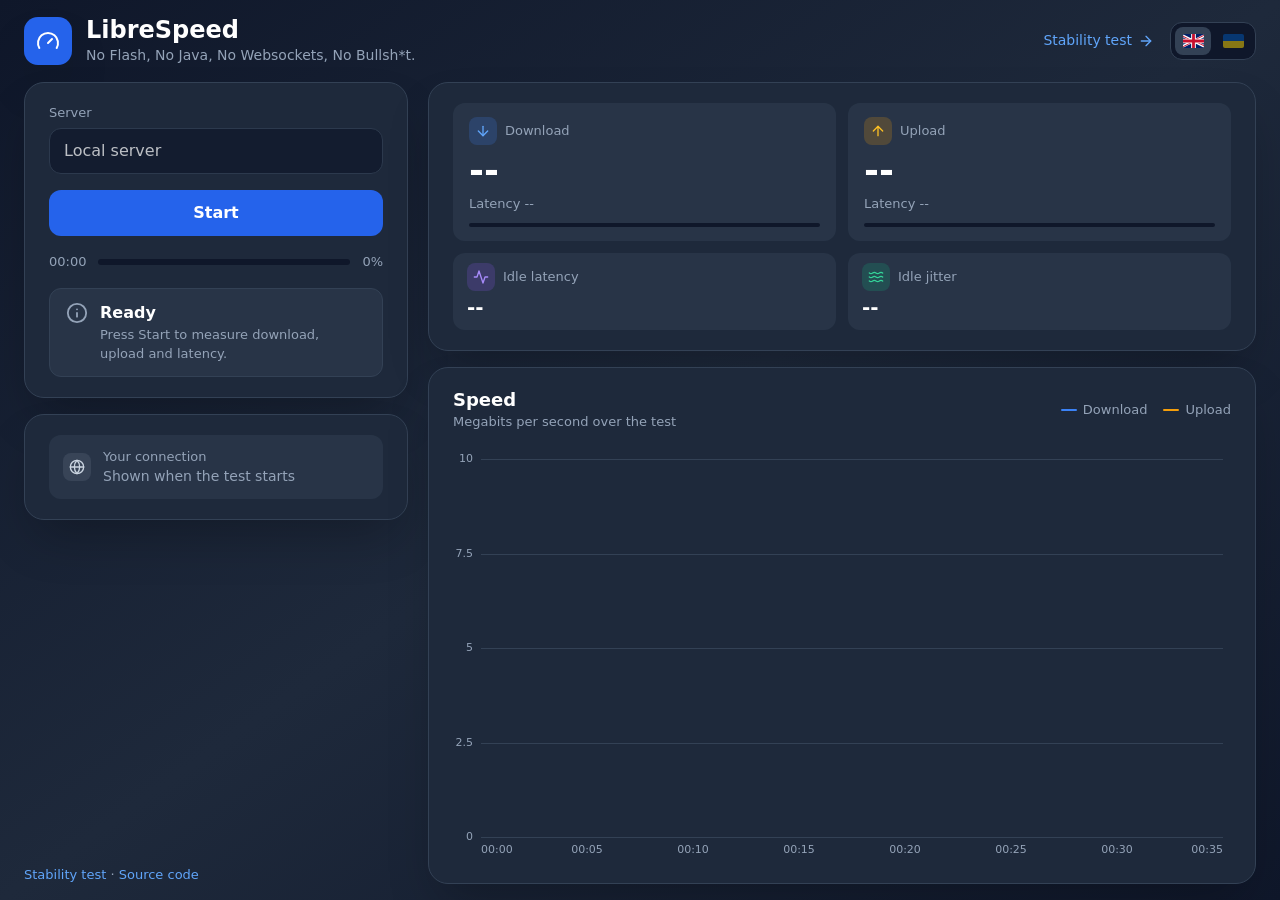
==== web/assets/index.html @ 9381b310 "chore(web): use a plain hyphen in low-high ranges The ranges and their tooltip on the speed test, st" ====
<!doctype html>
<html lang="en">
  <head>
    <meta charset="UTF-8" />
    <meta name="viewport" content="width=device-width, initial-scale=1" />
    <meta
      name="description"
      content="Free and Open Source Speedtest. Run it right now in your browser, or self-host on a PHP, Golang, Rust or Node server. License: LGPL."
    />
    <meta name="theme-color" content="#0f172a" />
    <link rel="icon" href="images/favicon.svg" />
    <title data-i18n="index.title">LibreSpeed - Free and Open Source Speedtest</title>
    <script type="text/javascript" src="speedtest.js"></script>
    <script type="text/javascript">
      // Set this to a different URL to load the server list from another location.
      var SPEEDTEST_SERVERS = "server-list.json";
    </script>
    <script type="text/javascript" src="javascript/i18n.js"></script>
    <script type="text/javascript" src="javascript/index.js"></script>
    <style>
      :root {
        color-scheme: dark;
        --bg-start: #0f172a;
        --bg-mid: #1e293b;
        --surface: #1e293b;
        --raised: rgba(51, 65, 85, 0.5);
        --raised-hover: #334155;
        --inset: #0f172a;
        --border: #334155;
        --text: #e2e8f0;
        --text-strong: #ffffff;
        --text-soft: #cbd5e1;
        --text-muted: #94a3b8;
        --accent: #2563eb;
        --accent-hover: #1d4ed8;
        --link: #60a5fa;
        --link-hover: #93c5fd;
        --stop: #e11d48;
        --stop-hover: #be123c;
        --ok: #34d399;
        --warn: #fbbf24;
        --bad: #fb7185;
        --download: #3b82f6;
        --upload: #f59e0b;
      }

      *,
      *::before,
      *::after {
        box-sizing: border-box;
        margin: 0;
        padding: 0;
      }

      body {
        font-family: ui-sans-serif, system-ui, sans-serif, "Apple Color Emoji", "Segoe UI Emoji", "Segoe UI Symbol",
          "Noto Color Emoji";
        min-height: 100vh;
        background: linear-gradient(to bottom right, var(--bg-start), var(--bg-mid), var(--bg-start)) fixed;
        color: var(--text);
        line-height: 1.5;
      }

      a {
        color: var(--link);
        text-decoration: none;
        transition: color 0.15s ease;
      }

      a:hover {
        color: var(--link-hover);
      }

      :focus-visible {
        outline: 2px solid var(--link);
        outline-offset: 2px;
      }

      [hidden] {
        display: none !important;
      }

      /* Layout: one column on small screens, a dashboard that fits the window on large ones */

      .page {
        max-width: 48rem;
        margin: 0 auto;
        padding: 1rem 1rem 1.5rem;
        display: flex;
        flex-direction: column;
        gap: 1rem;
      }

      /* the column wrappers only matter in the wide layout; here the cards are ordered directly */
      .col-side,
      .col-main {
        display: contents;
      }

      .topbar {
        order: 0;
      }
      .controls {
        order: 1;
      }
      .results {
        order: 2;
      }
      .chart-card {
        order: 3;
      }
      .connection {
        order: 4;
      }
      .footer {
        order: 5;
      }

      .topbar {
        display: flex;
        flex-wrap: wrap;
        align-items: center;
        justify-content: space-between;
        gap: 0.75rem 1rem;
      }

      .brand {
        display: flex;
        align-items: center;
        gap: 0.875rem;
        min-width: 0;
      }

      .icon-box {
        display: flex;
        align-items: center;
        justify-content: center;
        width: 3rem;
        height: 3rem;
        flex-shrink: 0;
        background-color: var(--accent);
        border-radius: 0.875rem;
        box-shadow: 0 25px 50px -12px rgba(0, 0, 0, 0.25);
      }

      .icon-box svg {
        width: 1.5rem;
        height: 1.5rem;
        color: #fff;
      }

      h1 {
        font-size: 1.5rem;
        font-weight: 700;
        color: var(--text-strong);
        line-height: 1.2;
      }

      .subtitle {
        font-size: 0.875rem;
        color: var(--text-muted);
      }

      .nav-link {
        display: inline-flex;
        align-items: center;
        gap: 0.375rem;
        font-size: 0.875rem;
        font-weight: 500;
        white-space: nowrap;
      }

      .nav-link svg {
        width: 1rem;
        height: 1rem;
      }

      .topbar-actions {
        display: flex;
        align-items: center;
        gap: 1rem;
      }

      .lang-switch {
        display: inline-flex;
        gap: 0.25rem;
        padding: 0.25rem;
        background-color: var(--inset);
        border: 1px solid var(--border);
        border-radius: 0.75rem;
      }

      .lang-switch button {
        display: flex;
        align-items: center;
        justify-content: center;
        width: 2.25rem;
        height: 1.75rem;
        border: 0;
        border-radius: 0.5rem;
        background: none;
        cursor: pointer;
        opacity: 0.5;
        transition:
          background-color 0.15s ease,
          opacity 0.15s ease;
      }

      .lang-switch button:hover {
        opacity: 0.85;
      }

      .lang-switch button[aria-pressed="true"] {
        background-color: var(--raised-hover);
        opacity: 1;
      }

      .lang-switch svg {
        display: block;
        width: 1.3125rem;
        height: 0.875rem;
        border-radius: 2px;
      }

      .card {
        background-color: var(--surface);
        border-radius: 1.25rem;
        box-shadow: 0 25px 50px -12px rgba(0, 0, 0, 0.25);
        padding: 1.25rem 1.5rem;
        border: 1px solid var(--border);
      }

      .card-head {
        display: flex;
        flex-wrap: wrap;
        align-items: center;
        justify-content: space-between;
        gap: 0.5rem 1.25rem;
        margin-bottom: 0.75rem;
      }

      .card-title {
        font-size: 1.125rem;
        font-weight: 600;
        color: var(--text-strong);
        line-height: 1.3;
      }

      .card-note {
        font-size: 0.8125rem;
        color: var(--text-muted);
      }

      /* Controls */

      .controls {
        display: flex;
        flex-direction: column;
        gap: 1rem;
      }

      .field label {
        display: block;
        font-size: 0.8125rem;
        font-weight: 500;
        color: var(--text-muted);
        margin-bottom: 0.375rem;
      }

      select {
        width: 100%;
        appearance: none;
        font: inherit;
        color: var(--text-strong);
        background: var(--inset)
          url("data:image/svg+xml,%3Csvg xmlns='http://www.w3.org/2000/svg' viewBox='0 0 24 24' fill='none' stroke='%2394a3b8' stroke-width='2' stroke-linecap='round' stroke-linejoin='round'%3E%3Cpath d='m6 9 6 6 6-6'/%3E%3C/svg%3E")
          no-repeat right 0.75rem center / 1rem;
        border: 1px solid var(--border);
        border-radius: 0.75rem;
        padding: 0.625rem 2.25rem 0.625rem 0.875rem;
        cursor: pointer;
        text-overflow: ellipsis;
        transition: border-color 0.15s ease;
      }

      select:hover:not(:disabled) {
        border-color: #475569;
      }

      select:disabled {
        color: var(--text-muted);
        cursor: not-allowed;
      }

      /* where supported, the open list is drawn in the page's style too; other browsers keep their own list */
      @supports (appearance: base-select) {
        select,
        ::picker(select) {
          appearance: base-select;
        }

        select {
          overflow: hidden;
        }

        /* the closed select shows a copy of the chosen option, cut with an ellipsis when it doesn't fit */
        select > button {
          all: unset;
          display: contents;
        }

        selectedcontent {
          min-width: 0;
          overflow: hidden;
          text-overflow: ellipsis;
          white-space: nowrap;
        }

        /* the chevron is the background image above */
        select::picker-icon {
          display: none;
        }

        select:open {
          border-color: #475569;
        }

        ::picker(select) {
          margin-top: 0.375rem;
          padding: 0.375rem;
          background-color: var(--surface);
          border: 1px solid var(--border);
          border-radius: 0.75rem;
          box-shadow: 0 10px 15px -3px rgba(0, 0, 0, 0.3);
          color: var(--text);
        }

        option {
          padding: 0.5rem 0.75rem;
          border-radius: 0.5rem;
          cursor: pointer;
          transition: background-color 0.15s ease;
        }

        option:hover,
        option:focus-visible {
          background-color: var(--raised-hover);
          color: var(--text-strong);
          outline: none;
        }

        option:checked {
          color: var(--text-strong);
          font-weight: 600;
        }

        option::checkmark {
          color: var(--link);
        }
      }

      /* a single server is shown, not chosen */
      select.single:disabled {
        color: var(--text-strong);
        background-image: none;
        padding-right: 0.875rem;
        cursor: default;
      }

      .sponsor {
        font-size: 0.8125rem;
        color: var(--text-muted);
        margin-top: 0.375rem;
      }

      .actions {
        display: flex;
        gap: 0.75rem;
      }

      .btn {
        display: inline-flex;
        align-items: center;
        justify-content: center;
        gap: 0.5rem;
        font: inherit;
        font-weight: 600;
        border-radius: 0.75rem;
        border: 1px solid transparent;
        padding: 0.625rem 1.25rem;
        cursor: pointer;
        white-space: nowrap;
        transition:
          background-color 0.15s ease,
          border-color 0.15s ease,
          opacity 0.15s ease;
      }

      .btn svg {
        width: 1.125rem;
        height: 1.125rem;
      }

      .btn:disabled {
        opacity: 0.5;
        cursor: not-allowed;
      }

      .btn-primary {
        flex: 1;
        background-color: var(--accent);
        color: #fff;
      }

      .btn-primary:hover:not(:disabled) {
        background-color: var(--accent-hover);
      }

      .btn-primary.running {
        background-color: var(--stop);
      }

      .btn-primary.running:hover {
        background-color: var(--stop-hover);
      }

      .btn-secondary {
        background-color: var(--raised);
        border-color: var(--border);
        color: var(--text);
      }

      .btn-secondary:hover:not(:disabled) {
        background-color: var(--raised-hover);
      }

      .btn-link {
        font: inherit;
        color: var(--link);
        background: none;
        border: 0;
        cursor: pointer;
        padding: 0;
      }

      .btn-link:hover {
        color: var(--link-hover);
      }

      .progress {
        display: flex;
        align-items: center;
        gap: 0.75rem;
        font-size: 0.8125rem;
        color: var(--text-muted);
        font-variant-numeric: tabular-nums;
      }

      .progress-track {
        flex: 1;
        height: 0.375rem;
        background-color: var(--inset);
        border-radius: 9999px;
        overflow: hidden;
      }

      .progress-bar {
        height: 100%;
        width: 0;
        background-color: var(--download);
        border-radius: 9999px;
        transition: width 0.2s linear;
      }

      /* Status */

      .verdict {
        display: flex;
        align-items: flex-start;
        gap: 0.75rem;
        padding: 0.75rem 1rem;
        border-radius: 0.75rem;
        border: 1px solid;
      }

      .verdict svg {
        display: none;
        width: 1.375rem;
        height: 1.375rem;
        flex-shrink: 0;
        margin-top: 0.0625rem;
      }

      .verdict-title {
        font-weight: 600;
      }

      .verdict-text {
        font-size: 0.8125rem;
        color: var(--text-soft);
      }

      .verdict.idle {
        background-color: var(--raised);
        border-color: var(--border);
      }

      .verdict.idle .verdict-title {
        color: var(--text-strong);
      }

      .verdict.idle .verdict-text {
        color: var(--text-muted);
      }

      .verdict.idle .icon-idle {
        display: block;
        color: var(--text-muted);
      }

      .verdict.ok {
        background-color: rgba(16, 185, 129, 0.1);
        border-color: rgba(16, 185, 129, 0.4);
      }

      .verdict.ok .verdict-title,
      .verdict.ok .icon-ok {
        display: block;
        color: var(--ok);
      }

      .verdict.bad {
        background-color: rgba(244, 63, 94, 0.1);
        border-color: rgba(244, 63, 94, 0.4);
      }

      .verdict.bad .verdict-title,
      .verdict.bad .icon-bad {
        display: block;
        color: var(--bad);
      }

      /* Connection info, rows like the IP page */

      .info-row {
        display: flex;
        align-items: center;
        gap: 0.75rem;
        background-color: var(--raised);
        border-radius: 0.75rem;
        padding: 0.75rem 0.875rem;
      }

      .info-label {
        font-size: 0.8125rem;
        font-weight: 500;
        color: var(--text-muted);
      }

      .info-value {
        color: var(--text-strong);
        font-weight: 500;
        overflow-wrap: anywhere;
      }

      .info-value.empty {
        color: var(--text-muted);
        font-weight: 400;
        font-size: 0.875rem;
      }

      .privacy-note {
        font-size: 0.8125rem;
        color: var(--text-muted);
        margin-top: 0.75rem;
      }

      /* Stats */

      .stats {
        display: grid;
        grid-template-columns: repeat(2, minmax(0, 1fr));
        gap: 0.75rem;
      }

      .stat {
        background-color: var(--raised);
        border-radius: 0.75rem;
        padding: 0.625rem 0.875rem;
        transition: background-color 0.15s ease;
        min-width: 0;
      }

      .stat.main {
        padding: 0.875rem 1rem;
      }

      .stat:hover {
        background-color: var(--raised-hover);
      }

      .stat-head {
        display: flex;
        align-items: center;
        gap: 0.5rem;
        margin-bottom: 0.25rem;
      }

      .stat-icon {
        width: 1.75rem;
        height: 1.75rem;
        border-radius: 0.5rem;
        display: flex;
        align-items: center;
        justify-content: center;
        flex-shrink: 0;
      }

      .stat-icon svg {
        width: 1rem;
        height: 1rem;
      }

      .stat-icon.blue {
        background-color: rgba(59, 130, 246, 0.2);
        color: #60a5fa;
      }

      .stat-icon.amber {
        background-color: rgba(245, 158, 11, 0.2);
        color: #fbbf24;
      }

      .stat-icon.purple {
        background-color: rgba(139, 92, 246, 0.2);
        color: #a78bfa;
      }

      .stat-icon.green {
        background-color: rgba(16, 185, 129, 0.2);
        color: #34d399;
      }

      .stat-icon.slate {
        background-color: rgba(148, 163, 184, 0.15);
        color: var(--text-soft);
      }

      .stat-label {
        font-size: 0.8125rem;
        font-weight: 500;
        color: var(--text-muted);
        line-height: 1.25;
        overflow-wrap: anywhere;
      }

      .stat-value {
        font-size: 1.25rem;
        font-weight: 600;
        color: var(--text-strong);
        line-height: 1.25;
        font-variant-numeric: tabular-nums;
        white-space: nowrap;
      }

      .stat.main .stat-value {
        font-size: 2.25rem;
        font-weight: 700;
        line-height: 1.2;
      }

      .stat-value.empty .stat-unit {
        visibility: hidden;
      }

      .stat-unit {
        font-size: 0.8125rem;
        font-weight: 500;
        color: var(--text-muted);
        margin-left: 0.25rem;
      }

      /* latency while the download or upload runs */
      .stat-sub {
        margin-top: 0.125rem;
        font-size: 0.8125rem;
        color: var(--text-muted);
        font-variant-numeric: tabular-nums;
        overflow-wrap: anywhere;
      }

      .stat-sub-value {
        color: var(--text-soft);
      }

      .phase {
        height: 0.25rem;
        margin-top: 0.625rem;
        background-color: var(--inset);
        border-radius: 9999px;
        overflow: hidden;
      }

      .phase > div {
        height: 100%;
        width: 0;
        border-radius: 9999px;
        transition: width 0.2s linear;
      }

      .phase.download > div {
        background-color: var(--download);
      }

      .phase.upload > div {
        background-color: var(--upload);
      }

      /* Chart */

      .key {
        display: flex;
        flex-wrap: wrap;
        gap: 0.375rem 1rem;
        font-size: 0.8125rem;
        color: var(--text-muted);
        list-style: none;
      }

      .key li {
        display: inline-flex;
        align-items: center;
        gap: 0.375rem;
      }

      .swatch {
        display: inline-block;
        width: 1rem;
        height: 2px;
        border-radius: 1px;
        flex-shrink: 0;
      }

      .swatch.download {
        background-color: var(--download);
      }

      .swatch.upload {
        background-color: var(--upload);
      }

      .chart {
        position: relative;
      }

      #speedChart {
        display: block;
        width: 100%;
        height: 260px;
        touch-action: pan-y;
      }

      .tooltip {
        position: absolute;
        pointer-events: none;
        background-color: var(--inset);
        border: 1px solid var(--border);
        border-radius: 0.5rem;
        padding: 0.375rem 0.625rem;
        font-size: 0.8125rem;
        color: var(--text-muted);
        white-space: nowrap;
        transform: translate(-50%, calc(-100% - 12px));
        box-shadow: 0 10px 15px -3px rgba(0, 0, 0, 0.3);
        font-variant-numeric: tabular-nums;
      }

      .tooltip strong {
        color: var(--text-strong);
        font-weight: 600;
        margin-left: 0.375rem;
      }

      .footer {
        text-align: center;
        font-size: 0.8125rem;
        color: var(--text-muted);
      }

      /* Dialogs */

      dialog {
        margin: auto;
        width: min(40rem, calc(100vw - 2rem));
        max-height: calc(100vh - 2rem);
        background-color: var(--surface);
        color: var(--text);
        border: 1px solid var(--border);
        border-radius: 1.25rem;
        padding: 1.25rem 1.5rem 1.5rem;
        box-shadow: 0 25px 50px -12px rgba(0, 0, 0, 0.5);
        scrollbar-color: #475569 transparent;
      }

      dialog::backdrop {
        background-color: rgba(2, 6, 23, 0.7);
      }

      .dialog-head {
        display: flex;
        align-items: center;
        justify-content: space-between;
        gap: 1rem;
        margin-bottom: 1rem;
      }

      .icon-btn {
        display: flex;
        align-items: center;
        justify-content: center;
        width: 2.25rem;
        height: 2.25rem;
        flex-shrink: 0;
        color: var(--text-muted);
        background: none;
        border: 0;
        border-radius: 0.5rem;
        cursor: pointer;
        transition:
          background-color 0.15s ease,
          color 0.15s ease;
      }

      .icon-btn:hover {
        background-color: var(--raised-hover);
        color: var(--text-strong);
      }

      .icon-btn svg {
        width: 1.25rem;
        height: 1.25rem;
      }

      #results {
        display: block;
        max-width: 100%;
        margin: 0 auto 1rem;
        border-radius: 0.75rem;
      }

      .share-row {
        display: flex;
        gap: 0.75rem;
      }

      .share-row .btn {
        flex: 0 0 auto;
      }

      .share-row input {
        flex: 1;
        min-width: 0;
        font: inherit;
        font-size: 0.875rem;
        color: var(--text-soft);
        background-color: var(--inset);
        border: 1px solid var(--border);
        border-radius: 0.75rem;
        padding: 0.625rem 0.875rem;
      }

      .policy h3 {
        font-size: 1rem;
        font-weight: 600;
        color: var(--text-strong);
        margin: 1.25rem 0 0.375rem;
      }

      .policy p,
      .policy li {
        font-size: 0.875rem;
        color: var(--text-soft);
      }

      .policy p + p {
        margin-top: 0.5rem;
      }

      .policy ul {
        margin: 0.375rem 0 0.5rem 1.25rem;
      }

      @keyframes fade-in {
        from {
          opacity: 0;
          transform: translateY(10px);
        }
        to {
          opacity: 1;
          transform: translateY(0);
        }
      }

      .animate-fade-in {
        animation: fade-in 0.5s ease-out;
      }

      @media (prefers-reduced-motion: reduce) {
        .animate-fade-in {
          animation: none;
        }
        .progress-bar,
        .phase > div {
          transition: none;
        }
      }

      /* Wide screens: controls on the left, results and a chart filling the rest of the window on the right */
      @media screen and (min-width: 960px) {
        .page {
          max-width: 80rem;
          min-height: 100vh;
          min-height: 100dvh;
          padding: 1rem 1.5rem;
          display: grid;
          grid-template-columns: 24rem minmax(0, 1fr);
          grid-template-rows: auto 1fr;
          gap: 1rem 1.25rem;
        }
        .topbar {
          grid-column: 1 / -1;
        }
        .col-side,
        .col-main {
          display: flex;
          flex-direction: column;
          gap: 1rem;
          min-width: 0;
        }
        .footer {
          margin-top: auto;
          text-align: left;
        }
        .chart-card {
          flex: 1;
          display: flex;
          flex-direction: column;
          min-height: 16rem;
        }
        .chart {
          flex: 1;
          min-height: 10rem;
        }
        #speedChart {
          position: absolute;
          inset: 0;
          height: 100%;
        }
      }

      @media screen and (max-width: 640px) {
        .card {
          padding: 1rem 1.125rem;
        }
        dialog {
          padding: 1rem 1.125rem 1.25rem;
        }
        .stats {
          gap: 0.625rem;
        }
        .stat.main {
          padding: 0.75rem;
        }
        .stat.main .stat-value {
          font-size: 1.625rem;
        }
        #speedChart {
          height: 200px;
        }
      }

      /* narrow phones: the main stats become rows, like the info rows on the IP page */
      @media screen and (max-width: 400px) {
        .page {
          padding-left: 0.75rem;
          padding-right: 0.75rem;
        }
        .topbar-actions {
          order: -1;
          flex-basis: 100%;
          justify-content: space-between;
        }
        .icon-box {
          width: 2.5rem;
          height: 2.5rem;
          border-radius: 0.75rem;
        }
        .icon-box svg {
          width: 1.25rem;
          height: 1.25rem;
        }
        h1 {
          font-size: 1.25rem;
        }
        .card {
          padding: 1rem;
        }
        .stat.main {
          grid-column: 1 / -1;
          display: grid;
          grid-template-columns: auto 1fr;
          align-items: center;
          gap: 0 0.75rem;
        }
        .stat.main .stat-head {
          margin-bottom: 0;
          gap: 0.75rem;
        }
        .stat.main .stat-value {
          font-size: 1.5rem;
          text-align: right;
        }
        .stat.main .stat-sub {
          grid-column: 1 / -1;
          text-align: right;
        }
        .stat.main .phase {
          grid-column: 1 / -1;
        }
        .share-row {
          flex-direction: column;
        }
      }
    </style>
  </head>
  <body>
    <div class="page">
      <header class="topbar">
        <div class="brand">
          <div class="icon-box" aria-hidden="true">
            <svg xmlns="http://www.w3.org/2000/svg" viewBox="0 0 24 24" fill="none" stroke="currentColor" stroke-width="2" stroke-linecap="round" stroke-linejoin="round">
              <path d="m12 14 4-4"></path>
              <path d="M3.34 19a10 10 0 1 1 17.32 0"></path>
            </svg>
          </div>
          <div>
            <h1>LibreSpeed</h1>
            <p class="subtitle" data-i18n="index.tagline">No Flash, No Java, No Websockets, No Bullsh*t.</p>
          </div>
        </div>
        <div class="topbar-actions">
        <a class="nav-link" href="stability.html">
          <span data-i18n="nav.stability">Stability test</span>
          <svg xmlns="http://www.w3.org/2000/svg" viewBox="0 0 24 24" fill="none" stroke="currentColor" stroke-width="2" stroke-linecap="round" stroke-linejoin="round" aria-hidden="true">
            <path d="M5 12h14"></path>
            <path d="m12 5 7 7-7 7"></path>
          </svg>
        </a>
          <div class="lang-switch" role="group" aria-label="Language" data-i18n-attr="aria-label:lang.label">
            <button type="button" data-lang="en" lang="en" aria-pressed="true" aria-label="English" title="English">
              <svg xmlns="http://www.w3.org/2000/svg" viewBox="0 0 60 30" preserveAspectRatio="xMidYMid slice" aria-hidden="true">
                <clipPath id="flag-gb-clip"><path d="M30,15 h30 v15 z v15 h-30 z h-30 v-15 z v-15 h30 z"></path></clipPath>
                <path d="M0,0 v30 h60 v-30 z" fill="#012169"></path>
                <path d="M0,0 L60,30 M60,0 L0,30" stroke="#fff" stroke-width="6"></path>
                <path d="M0,0 L60,30 M60,0 L0,30" clip-path="url(#flag-gb-clip)" stroke="#C8102E" stroke-width="4"></path>
                <path d="M30,0 v30 M0,15 h60" stroke="#fff" stroke-width="10"></path>
                <path d="M30,0 v30 M0,15 h60" stroke="#C8102E" stroke-width="6"></path>
              </svg>
            </button>
            <button type="button" data-lang="uk" lang="uk" aria-pressed="false" aria-label="Українська" title="Українська">
              <svg xmlns="http://www.w3.org/2000/svg" viewBox="0 0 3 2" aria-hidden="true">
                <rect width="3" height="1" fill="#0057B7"></rect>
                <rect y="1" width="3" height="1" fill="#FFD700"></rect>
              </svg>
            </button>
          </div>
        </div>
      </header>

      <div class="col-side">
        <section class="card controls animate-fade-in" aria-label="Test settings" data-i18n-attr="aria-label:aria.testSettings">
          <div class="field">
            <label for="server" data-i18n="field.server">Server</label>
            <select id="server" disabled>
              <button><selectedcontent></selectedcontent></button>
              <option value="" data-i18n="server.findingBest">Finding the best server…</option>
            </select>
            <p class="sponsor" id="sponsor" hidden></p>
          </div>

          <div class="actions">
            <button type="button" id="start-button" class="btn btn-primary" disabled>Loading…</button>
            <button type="button" id="share-results" class="btn btn-secondary" hidden>
              <svg xmlns="http://www.w3.org/2000/svg" viewBox="0 0 24 24" fill="none" stroke="currentColor" stroke-width="2" stroke-linecap="round" stroke-linejoin="round" aria-hidden="true">
                <circle cx="18" cy="5" r="3"></circle>
                <circle cx="6" cy="12" r="3"></circle>
                <circle cx="18" cy="19" r="3"></circle>
                <line x1="8.59" x2="15.42" y1="13.51" y2="17.49"></line>
                <line x1="15.41" x2="8.59" y1="6.51" y2="10.49"></line>
              </svg>
              <span data-i18n="index.share">Share</span>
            </button>
          </div>

          <div class="progress">
            <span id="elapsed">00:00</span>
            <div class="progress-track" role="progressbar" aria-label="Test progress" data-i18n-attr="aria-label:aria.progress" aria-valuemin="0" aria-valuemax="100" aria-valuenow="0" id="progress-track">
              <div class="progress-bar" id="progress-bar"></div>
            </div>
            <span id="progress-percent">0%</span>
          </div>

          <div class="verdict idle" id="status" role="status">
            <svg class="icon-idle" xmlns="http://www.w3.org/2000/svg" viewBox="0 0 24 24" fill="none" stroke="currentColor" stroke-width="2" stroke-linecap="round" stroke-linejoin="round" aria-hidden="true">
              <circle cx="12" cy="12" r="10"></circle>
              <path d="M12 16v-4"></path>
              <path d="M12 8h.01"></path>
            </svg>
            <svg class="icon-ok" xmlns="http://www.w3.org/2000/svg" viewBox="0 0 24 24" fill="none" stroke="currentColor" stroke-width="2" stroke-linecap="round" stroke-linejoin="round" aria-hidden="true">
              <circle cx="12" cy="12" r="10"></circle>
              <path d="m9 12 2 2 4-4"></path>
            </svg>
            <svg class="icon-bad" xmlns="http://www.w3.org/2000/svg" viewBox="0 0 24 24" fill="none" stroke="currentColor" stroke-width="2" stroke-linecap="round" stroke-linejoin="round" aria-hidden="true">
              <circle cx="12" cy="12" r="10"></circle>
              <path d="m15 9-6 6"></path>
              <path d="m9 9 6 6"></path>
            </svg>
            <div>
              <p class="verdict-title" id="status-title">Loading</p>
              <p class="verdict-text" id="status-text">Finding the best server…</p>
            </div>
          </div>
        </section>

        <section class="card connection animate-fade-in" aria-label="Your connection" data-i18n-attr="aria-label:index.connection">
          <div class="info-row">
            <div class="stat-icon slate" aria-hidden="true">
              <svg xmlns="http://www.w3.org/2000/svg" viewBox="0 0 24 24" fill="none" stroke="currentColor" stroke-width="2" stroke-linecap="round" stroke-linejoin="round">
                <circle cx="12" cy="12" r="10"></circle>
                <path d="M12 2a14.5 14.5 0 0 0 0 20 14.5 14.5 0 0 0 0-20"></path>
                <path d="M2 12h20"></path>
              </svg>
            </div>
            <div>
              <p class="info-label" data-i18n="index.connection">Your connection</p>
              <p class="info-value empty" id="client-ip">Shown when the test starts</p>
            </div>
          </div>
          <p class="privacy-note" id="privacy-warning" hidden>
            <span data-i18n="index.privacyNote">Results are recorded when the test finishes. By starting the test you agree to the</span>
            <button type="button" class="btn-link" id="choose-privacy" data-i18n="index.privacyLink">privacy policy</button>.
          </p>
        </section>

        <footer class="footer">
          <p><a href="stability.html" data-i18n="nav.stability">Stability test</a> · <a href="https://github.com/sprytnyk/speedtest-go" data-i18n="footer.source">Source code</a></p>
        </footer>
      </div>

      <div class="col-main">
        <section class="card results animate-fade-in" aria-label="Results" data-i18n-attr="aria-label:aria.results">
          <div class="stats">
            <div class="stat main">
              <div class="stat-head">
                <div class="stat-icon blue" aria-hidden="true">
                  <svg xmlns="http://www.w3.org/2000/svg" viewBox="0 0 24 24" fill="none" stroke="currentColor" stroke-width="2" stroke-linecap="round" stroke-linejoin="round">
                    <path d="M12 5v14"></path>
                    <path d="m19 12-7 7-7-7"></path>
                  </svg>
                </div>
                <p class="stat-label" data-i18n="index.download">Download</p>
              </div>
              <p class="stat-value"><span id="download-speed">--</span><span class="stat-unit" data-i18n="unit.mbps">Mbps</span></p>
              <p class="stat-sub"><span data-i18n="index.loaded">Latency</span><span id="download-latency"> --</span></p>
              <div class="phase download" aria-hidden="true"><div id="download-progress"></div></div>
            </div>
            <div class="stat main">
              <div class="stat-head">
                <div class="stat-icon amber" aria-hidden="true">
                  <svg xmlns="http://www.w3.org/2000/svg" viewBox="0 0 24 24" fill="none" stroke="currentColor" stroke-width="2" stroke-linecap="round" stroke-linejoin="round">
                    <path d="m5 12 7-7 7 7"></path>
                    <path d="M12 19V5"></path>
                  </svg>
                </div>
                <p class="stat-label" data-i18n="index.upload">Upload</p>
              </div>
              <p class="stat-value"><span id="upload-speed">--</span><span class="stat-unit" data-i18n="unit.mbps">Mbps</span></p>
              <p class="stat-sub"><span data-i18n="index.loaded">Latency</span><span id="upload-latency"> --</span></p>
              <div class="phase upload" aria-hidden="true"><div id="upload-progress"></div></div>
            </div>
            <div class="stat">
              <div class="stat-head">
                <div class="stat-icon purple" aria-hidden="true">
                  <svg xmlns="http://www.w3.org/2000/svg" viewBox="0 0 24 24" fill="none" stroke="currentColor" stroke-width="2" stroke-linecap="round" stroke-linejoin="round">
                    <polyline points="22 12 18 12 15 21 9 3 6 12 2 12"></polyline>
                  </svg>
                </div>
                <p class="stat-label" data-i18n="index.idleLatency">Idle latency</p>
              </div>
              <p class="stat-value"><span id="ping">--</span><span class="stat-unit" data-i18n="unit.ms">ms</span></p>
              <p class="stat-sub" id="ping-range" title="Low-high" data-i18n-attr="title:stab.range" hidden></p>
            </div>
            <div class="stat">
              <div class="stat-head">
                <div class="stat-icon green" aria-hidden="true">
                  <svg xmlns="http://www.w3.org/2000/svg" viewBox="0 0 24 24" fill="none" stroke="currentColor" stroke-width="2" stroke-linecap="round" stroke-linejoin="round">
                    <path d="M2 6c.6.5 1.2 1 2.5 1C7 7 7 5 9.5 5c2.6 0 2.4 2 5 2 2.5 0 2.5-2 5-2 1.3 0 1.9.5 2.5 1"></path>
                    <path d="M2 12c.6.5 1.2 1 2.5 1 2.5 0 2.5-2 5-2 2.6 0 2.4 2 5 2 2.5 0 2.5-2 5-2 1.3 0 1.9.5 2.5 1"></path>
                    <path d="M2 18c.6.5 1.2 1 2.5 1 2.5 0 2.5-2 5-2 2.6 0 2.4 2 5 2 2.5 0 2.5-2 5-2 1.3 0 1.9.5 2.5 1"></path>
                  </svg>
                </div>
                <p class="stat-label" data-i18n="index.idleJitter">Idle jitter</p>
              </div>
              <p class="stat-value"><span id="jitter">--</span><span class="stat-unit" data-i18n="unit.ms">ms</span></p>
              <p class="stat-sub" id="jitter-range" title="Low-high" data-i18n-attr="title:stab.range" hidden></p>
            </div>
          </div>
        </section>

        <section class="card chart-card animate-fade-in" aria-label="Speed chart" data-i18n-attr="aria-label:index.aria.chart">
          <div class="card-head">
            <div>
              <h2 class="card-title" data-i18n="index.chart.title">Speed</h2>
              <p class="card-note" data-i18n="index.chart.note">Megabits per second over the test</p>
            </div>
            <ul class="key">
              <li><span class="swatch download"></span><span data-i18n="index.download">Download</span></li>
              <li><span class="swatch upload"></span><span data-i18n="index.upload">Upload</span></li>
            </ul>
          </div>
          <div class="chart">
            <canvas id="speedChart" role="img" aria-label="Download and upload speed over the test" data-i18n-attr="aria-label:index.chart.aria"></canvas>
            <div class="tooltip" id="chart-tooltip" hidden><span id="tooltip-label"></span><strong id="tooltip-value"></strong></div>
          </div>
        </section>
      </div>
    </div>

    <dialog id="share" aria-labelledby="share-title">
      <div class="dialog-head">
        <h2 class="card-title" id="share-title" data-i18n="index.share.title">Share results</h2>
        <button type="button" class="icon-btn close-dialog" aria-label="Close" data-i18n-attr="aria-label:btn.close;title:btn.close">
          <svg xmlns="http://www.w3.org/2000/svg" viewBox="0 0 24 24" fill="none" stroke="currentColor" stroke-width="2" stroke-linecap="round" stroke-linejoin="round" aria-hidden="true">
            <path d="M18 6 6 18"></path>
            <path d="m6 6 12 12"></path>
          </svg>
        </button>
      </div>
      <img id="results" src="" alt="Test results in graphical form" data-i18n-attr="alt:index.share.alt" />
      <div class="share-row">
        <input type="text" id="share-url" readonly aria-label="Link to the results image" data-i18n-attr="aria-label:index.share.url" />
        <button type="button" class="btn btn-primary" id="copy-link" data-i18n="index.share.copy">Copy link</button>
      </div>
    </dialog>

    <dialog id="privacy" aria-labelledby="privacy-title">
      <div class="dialog-head">
        <h2 class="card-title" id="privacy-title" data-i18n="privacy.title">Privacy Policy</h2>
        <button type="button" class="icon-btn close-dialog" aria-label="Close" data-i18n-attr="aria-label:btn.close;title:btn.close">
          <svg xmlns="http://www.w3.org/2000/svg" viewBox="0 0 24 24" fill="none" stroke="currentColor" stroke-width="2" stroke-linecap="round" stroke-linejoin="round" aria-hidden="true">
            <path d="M18 6 6 18"></path>
            <path d="m6 6 12 12"></path>
          </svg>
        </button>
      </div>
      <section class="policy">
        <p data-i18n="privacy.intro">This HTML5 speed test server is configured with telemetry enabled.</p>

        <h3 data-i18n="privacy.collect">What data we collect</h3>
        <p data-i18n="privacy.collectIntro">At the end of the test, the following data is collected and stored:</p>
        <ul>
          <li data-i18n="privacy.item.id">Test ID</li>
          <li data-i18n="privacy.item.time">Time of testing</li>
          <li data-i18n="privacy.item.results">Test results (download and upload speed, ping and jitter)</li>
          <li data-i18n="privacy.item.ip">IP address</li>
          <li data-i18n="privacy.item.isp">ISP information</li>
          <li data-i18n="privacy.item.location">Approximate location (inferred from IP address, not GPS)</li>
          <li data-i18n="privacy.item.agent">User agent and browser locale</li>
          <li data-i18n="privacy.item.log">Test log (contains no personal information)</li>
        </ul>

        <h3 data-i18n="privacy.use">How we use the data</h3>
        <p data-i18n="privacy.useIntro">Data collected through this service is used to:</p>
        <ul>
          <li data-i18n="privacy.use.share">Allow sharing of test results (sharable image for forums, etc.)</li>
          <li data-i18n="privacy.use.improve">To improve the service offered to you (for instance, to detect problems on our side)</li>
        </ul>
        <p data-i18n="privacy.thirdParties">No personal information is disclosed to third parties.</p>

        <h3 data-i18n="privacy.consent">Your consent</h3>
        <p data-i18n="privacy.consentText">By starting the test, you consent to the terms of this privacy policy.</p>

        <h3 data-i18n="privacy.removal">Data removal</h3>
        <p data-i18n="privacy.removalText">
          If you want to have your information deleted, you need to provide either the ID of the test or your IP address.
          This is the only way to identify your data, without this information we won't be able to comply with your request.
        </p>
        <p>
          <span data-i18n="privacy.contact">Contact this email address for all deletion requests:</span>
          <a href="mailto:krlsv@pm.me">krlsv@pm.me</a>.
        </p>
      </section>
    </dialog>
  </body>
</html>
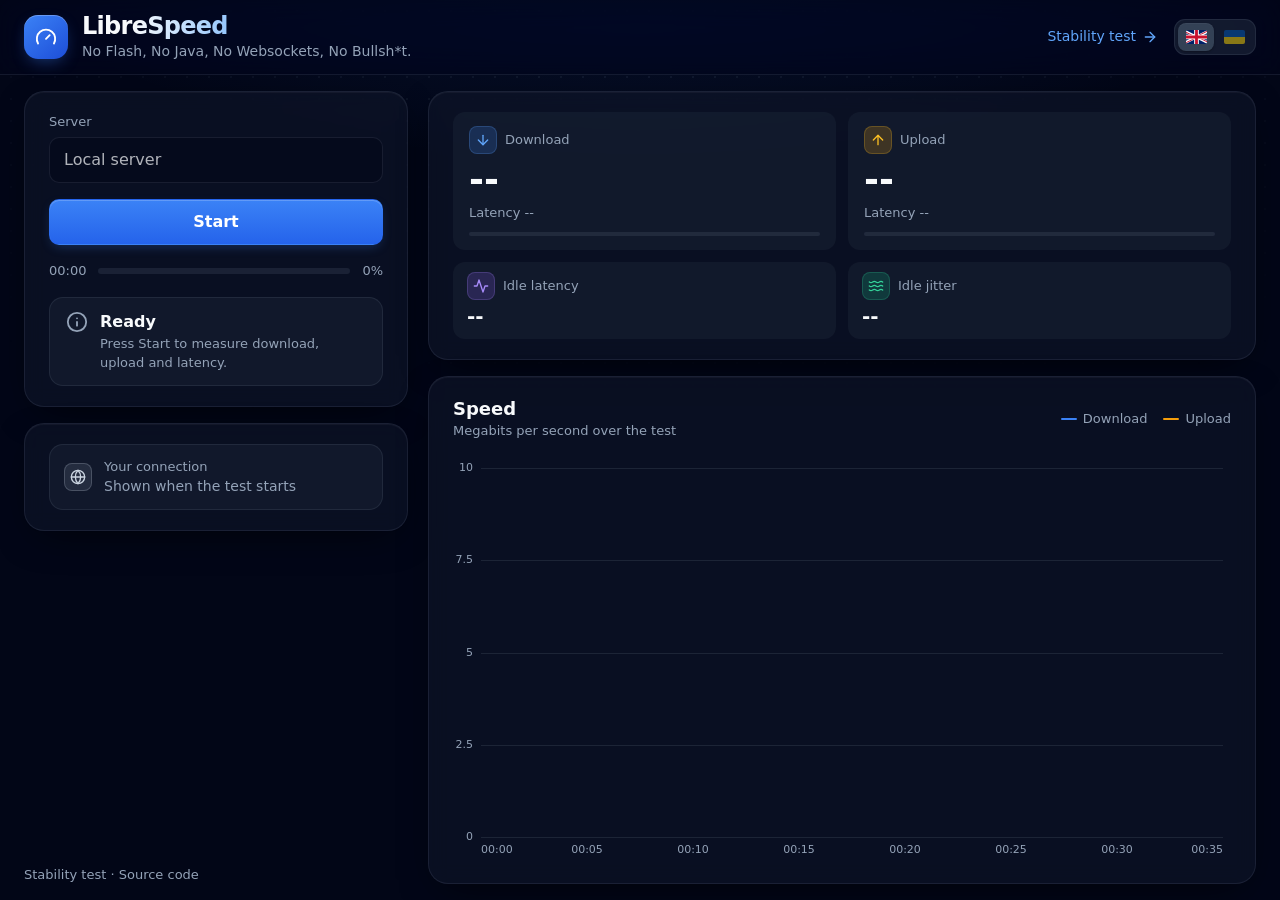
==== commit f36b8d90: "feat(ui): give the pages the modern look of Loka and the blog theme Bring the speed test, stability " ====
--- a/web/assets/index.html
+++ b/web/assets/index.html
@@ -7,7 +7,7 @@
       name="description"
       content="Free and Open Source Speedtest. Run it right now in your browser, or self-host on a PHP, Golang, Rust or Node server. License: LGPL."
     />
-    <meta name="theme-color" content="#0f172a" />
+    <meta name="theme-color" content="#020617" />
     <link rel="icon" href="images/favicon.svg" />
     <title data-i18n="index.title">LibreSpeed - Free and Open Source Speedtest</title>
     <script type="text/javascript" src="speedtest.js"></script>
@@ -16,27 +16,44 @@
       var SPEEDTEST_SERVERS = "server-list.json";
     </script>
     <script type="text/javascript" src="javascript/i18n.js"></script>
+    <script type="text/javascript" src="javascript/version.js" defer></script>
     <script type="text/javascript" src="javascript/index.js"></script>
     <style>
       :root {
         color-scheme: dark;
-        --bg-start: #0f172a;
-        --bg-mid: #1e293b;
-        --surface: #1e293b;
-        --raised: rgba(51, 65, 85, 0.5);
-        --raised-hover: #334155;
-        --inset: #0f172a;
-        --border: #334155;
-        --text: #e2e8f0;
-        --text-strong: #ffffff;
+        --bg: #020617;
+        --glow: rgba(59, 130, 246, 0.18);
+        --dots: rgba(148, 163, 184, 0.1);
+        /* see-through cards over the glow; menus, tooltips and dialogs stay solid */
+        --surface: rgba(15, 23, 42, 0.6);
+        --solid: #0f172a;
+        --header: rgba(2, 6, 23, 0.65);
+        --raised: rgba(30, 41, 59, 0.4);
+        --raised-hover: rgba(51, 65, 85, 0.5);
+        --inset: rgba(2, 6, 23, 0.6);
+        --border: rgba(148, 163, 184, 0.12);
+        --border-strong: rgba(148, 163, 184, 0.22);
+        --field-border: rgba(148, 163, 184, 0.18);
+        --field-hover: rgba(148, 163, 184, 0.32);
+        --segment: rgba(30, 41, 59, 0.6);
+        --segment-on: #334155;
+        /* thin light line along the top edge of cards and buttons */
+        --highlight: inset 0 1px 0 rgba(255, 255, 255, 0.04);
+        --shadow: 0 12px 40px -16px rgba(0, 0, 0, 0.8);
+        --ring: rgba(96, 165, 250, 0.35);
+        --ease-out: cubic-bezier(0.2, 0.7, 0.2, 1);
+        --text: #cbd5e1;
+        --text-strong: #f8fafc;
         --text-soft: #cbd5e1;
         --text-muted: #94a3b8;
         --accent: #2563eb;
-        --accent-hover: #1d4ed8;
+        --accent-top: #3b82f6;
+        --accent-glow: rgba(59, 130, 246, 0.4);
         --link: #60a5fa;
         --link-hover: #93c5fd;
         --stop: #e11d48;
-        --stop-hover: #be123c;
+        --stop-top: #f43f5e;
+        --stop-glow: rgba(244, 63, 94, 0.4);
         --ok: #34d399;
         --warn: #fbbf24;
         --bad: #fb7185;
@@ -52,23 +69,55 @@
         padding: 0;
       }
 
+      * {
+        scrollbar-width: thin;
+        scrollbar-color: var(--border-strong) transparent;
+      }
+
+      ::selection {
+        background-color: rgba(96, 165, 250, 0.25);
+      }
+
+      /* Inter is used only when it's installed on the visitor's computer */
       body {
-        font-family: ui-sans-serif, system-ui, sans-serif, "Apple Color Emoji", "Segoe UI Emoji", "Segoe UI Symbol",
-          "Noto Color Emoji";
+        font-family: "Inter var", Inter, ui-sans-serif, system-ui, sans-serif, "Apple Color Emoji", "Segoe UI Emoji",
+          "Segoe UI Symbol", "Noto Color Emoji";
+        font-feature-settings: "cv11", "ss01";
+        -webkit-font-smoothing: antialiased;
+        -moz-osx-font-smoothing: grayscale;
         min-height: 100vh;
-        background: linear-gradient(to bottom right, var(--bg-start), var(--bg-mid), var(--bg-start)) fixed;
+        background:
+          radial-gradient(70rem 32rem at 50% -12rem, var(--glow), transparent 70%) no-repeat,
+          var(--bg);
         color: var(--text);
         line-height: 1.5;
       }
 
+      /* a faint dot grid that fades out down the page */
+      body::before {
+        content: "";
+        position: fixed;
+        inset: 0;
+        z-index: -1;
+        pointer-events: none;
+        background: radial-gradient(var(--dots) 1px, transparent 1px) 0 0 / 22px 22px;
+        -webkit-mask-image: radial-gradient(ellipse 80% 50% at 50% 0, #000, transparent);
+        mask-image: radial-gradient(ellipse 80% 50% at 50% 0, #000, transparent);
+      }
+
       a {
         color: var(--link);
-        text-decoration: none;
-        transition: color 0.15s ease;
+        text-decoration: underline;
+        text-decoration-color: transparent;
+        text-underline-offset: 3px;
+        transition:
+          color 0.15s ease,
+          text-decoration-color 0.15s ease;
       }
 
       a:hover {
         color: var(--link-hover);
+        text-decoration-color: currentColor;
       }
 
       :focus-visible {
@@ -85,7 +134,8 @@
       .page {
         max-width: 48rem;
         margin: 0 auto;
-        padding: 1rem 1rem 1.5rem;
+        --gutter: 1rem;
+        padding: 1rem var(--gutter) 1.5rem;
         display: flex;
         flex-direction: column;
         gap: 1rem;
@@ -116,12 +166,22 @@
         order: 5;
       }
 
+      /* sticky and see-through; it reaches the page edges past the page padding */
       .topbar {
+        position: sticky;
+        top: 0;
+        z-index: 10;
         display: flex;
         flex-wrap: wrap;
         align-items: center;
         justify-content: space-between;
         gap: 0.75rem 1rem;
+        margin: -1rem calc(-1 * var(--gutter)) 0;
+        padding: 0.75rem var(--gutter);
+        background-color: var(--header);
+        border-bottom: 1px solid var(--border);
+        -webkit-backdrop-filter: saturate(180%) blur(14px);
+        backdrop-filter: saturate(180%) blur(14px);
       }
 
       .brand {
@@ -135,25 +195,33 @@
         display: flex;
         align-items: center;
         justify-content: center;
-        width: 3rem;
-        height: 3rem;
+        width: 2.75rem;
+        height: 2.75rem;
         flex-shrink: 0;
-        background-color: var(--accent);
+        background: linear-gradient(140deg, var(--accent-top), #1d4ed8);
         border-radius: 0.875rem;
-        box-shadow: 0 25px 50px -12px rgba(0, 0, 0, 0.25);
+        box-shadow:
+          0 6px 16px -4px var(--accent-glow),
+          inset 0 1px 0 rgba(255, 255, 255, 0.25);
       }
 
       .icon-box svg {
-        width: 1.5rem;
-        height: 1.5rem;
+        width: 1.375rem;
+        height: 1.375rem;
         color: #fff;
       }
 
+      /* the title fades into the accent */
       h1 {
+        width: fit-content;
         font-size: 1.5rem;
-        font-weight: 700;
-        color: var(--text-strong);
+        font-weight: 750;
+        letter-spacing: -0.03em;
         line-height: 1.2;
+        background: linear-gradient(100deg, var(--text-strong) 35%, #93c5fd);
+        -webkit-background-clip: text;
+        background-clip: text;
+        color: transparent;
       }
 
       .subtitle {
@@ -163,6 +231,7 @@
 
       .nav-link {
         display: inline-flex;
+        text-decoration: none;
         align-items: center;
         gap: 0.375rem;
         font-size: 0.875rem;
@@ -183,11 +252,11 @@
 
       .lang-switch {
         display: inline-flex;
-        gap: 0.25rem;
-        padding: 0.25rem;
-        background-color: var(--inset);
+        gap: 0.125rem;
+        padding: 0.1875rem;
+        background-color: var(--segment);
         border: 1px solid var(--border);
-        border-radius: 0.75rem;
+        border-radius: 0.6875rem;
       }
 
       .lang-switch button {
@@ -211,8 +280,12 @@
       }
 
       .lang-switch button[aria-pressed="true"] {
-        background-color: var(--raised-hover);
+        background-color: var(--segment-on);
+        box-shadow:
+          0 1px 2px rgba(0, 0, 0, 0.3),
+          var(--highlight);
         opacity: 1;
+        cursor: default;
       }
 
       .lang-switch svg {
@@ -225,9 +298,14 @@
       .card {
         background-color: var(--surface);
         border-radius: 1.25rem;
-        box-shadow: 0 25px 50px -12px rgba(0, 0, 0, 0.25);
+        box-shadow:
+          var(--highlight),
+          var(--shadow);
         padding: 1.25rem 1.5rem;
         border: 1px solid var(--border);
+        -webkit-backdrop-filter: blur(10px);
+        backdrop-filter: blur(10px);
+        transition: border-color 0.2s ease;
       }
 
       .card-head {
@@ -275,16 +353,24 @@
         background: var(--inset)
           url("data:image/svg+xml,%3Csvg xmlns='http://www.w3.org/2000/svg' viewBox='0 0 24 24' fill='none' stroke='%2394a3b8' stroke-width='2' stroke-linecap='round' stroke-linejoin='round'%3E%3Cpath d='m6 9 6 6 6-6'/%3E%3C/svg%3E")
           no-repeat right 0.75rem center / 1rem;
-        border: 1px solid var(--border);
-        border-radius: 0.75rem;
+        border: 1px solid var(--field-border);
+        border-radius: 0.625rem;
         padding: 0.625rem 2.25rem 0.625rem 0.875rem;
         cursor: pointer;
         text-overflow: ellipsis;
-        transition: border-color 0.15s ease;
+        transition:
+          border-color 0.15s ease,
+          box-shadow 0.15s ease;
       }
 
       select:hover:not(:disabled) {
-        border-color: #475569;
+        border-color: var(--field-hover);
+      }
+
+      select:focus-visible {
+        outline: none;
+        border-color: var(--accent);
+        box-shadow: 0 0 0 3px var(--ring);
       }
 
       select:disabled {
@@ -322,16 +408,18 @@
         }
 
         select:open {
-          border-color: #475569;
+          border-color: var(--field-hover);
         }
 
         ::picker(select) {
           margin-top: 0.375rem;
           padding: 0.375rem;
-          background-color: var(--surface);
-          border: 1px solid var(--border);
+          background-color: var(--solid);
+          border: 1px solid var(--border-strong);
           border-radius: 0.75rem;
-          box-shadow: 0 10px 15px -3px rgba(0, 0, 0, 0.3);
+          box-shadow:
+            0 16px 40px -12px rgba(0, 0, 0, 0.8),
+            var(--highlight);
           color: var(--text);
         }
 
@@ -385,14 +473,18 @@
         gap: 0.5rem;
         font: inherit;
         font-weight: 600;
-        border-radius: 0.75rem;
+        border-radius: 0.625rem;
         border: 1px solid transparent;
         padding: 0.625rem 1.25rem;
         cursor: pointer;
         white-space: nowrap;
+        text-decoration: none;
         transition:
           background-color 0.15s ease,
           border-color 0.15s ease,
+          box-shadow 0.15s ease,
+          filter 0.15s ease,
+          transform 0.05s ease,
           opacity 0.15s ease;
       }
 
@@ -408,26 +500,37 @@
 
       .btn-primary {
         flex: 1;
-        background-color: var(--accent);
+        background: linear-gradient(180deg, var(--accent-top), var(--accent));
         color: #fff;
+        box-shadow:
+          0 1px 2px rgba(15, 23, 42, 0.15),
+          0 4px 12px -4px var(--accent-glow),
+          inset 0 1px 0 rgba(255, 255, 255, 0.2);
       }
 
       .btn-primary:hover:not(:disabled) {
-        background-color: var(--accent-hover);
+        filter: brightness(1.08);
+      }
+
+      .btn:active:not(:disabled) {
+        transform: translateY(1px);
       }
 
       .btn-primary.running {
-        background-color: var(--stop);
-      }
-
-      .btn-primary.running:hover {
-        background-color: var(--stop-hover);
+        background: linear-gradient(180deg, var(--stop-top), var(--stop));
+        box-shadow:
+          0 1px 2px rgba(15, 23, 42, 0.15),
+          0 4px 12px -4px var(--stop-glow),
+          inset 0 1px 0 rgba(255, 255, 255, 0.2);
       }
 
       .btn-secondary {
         background-color: var(--raised);
-        border-color: var(--border);
+        border-color: var(--field-border);
         color: var(--text);
+        box-shadow:
+          0 1px 2px rgba(0, 0, 0, 0.2),
+          var(--highlight);
       }
 
       .btn-secondary:hover:not(:disabled) {
@@ -459,7 +562,7 @@
       .progress-track {
         flex: 1;
         height: 0.375rem;
-        background-color: var(--inset);
+        background-color: var(--border);
         border-radius: 9999px;
         overflow: hidden;
       }
@@ -479,7 +582,7 @@
         align-items: flex-start;
         gap: 0.75rem;
         padding: 0.75rem 1rem;
-        border-radius: 0.75rem;
+        border-radius: 0.875rem;
         border: 1px solid;
       }
 
@@ -547,7 +650,8 @@
         align-items: center;
         gap: 0.75rem;
         background-color: var(--raised);
-        border-radius: 0.75rem;
+        border: 1px solid var(--border);
+        border-radius: 0.875rem;
         padding: 0.75rem 0.875rem;
       }
 
@@ -614,6 +718,11 @@
         align-items: center;
         justify-content: center;
         flex-shrink: 0;
+      }
+
+      /* a thin ring in the icon's own color */
+      .stat-icon {
+        box-shadow: inset 0 0 0 1px color-mix(in srgb, currentColor 22%, transparent);
       }
 
       .stat-icon svg {
@@ -696,7 +805,7 @@
       .phase {
         height: 0.25rem;
         margin-top: 0.625rem;
-        background-color: var(--inset);
+        background-color: var(--border);
         border-radius: 9999px;
         overflow: hidden;
       }
@@ -763,9 +872,9 @@
       .tooltip {
         position: absolute;
         pointer-events: none;
-        background-color: var(--inset);
-        border: 1px solid var(--border);
-        border-radius: 0.5rem;
+        background-color: var(--solid);
+        border: 1px solid var(--border-strong);
+        border-radius: 0.625rem;
         padding: 0.375rem 0.625rem;
         font-size: 0.8125rem;
         color: var(--text-muted);
@@ -787,23 +896,45 @@
         color: var(--text-muted);
       }
 
+      .footer a {
+        color: var(--text-muted);
+      }
+
+      .footer a:hover {
+        color: var(--text-strong);
+      }
+
       /* Dialogs */
 
       dialog {
         margin: auto;
         width: min(40rem, calc(100vw - 2rem));
         max-height: calc(100vh - 2rem);
-        background-color: var(--surface);
+        background-color: var(--solid);
         color: var(--text);
         border: 1px solid var(--border);
-        border-radius: 1.25rem;
+        border-radius: 1.375rem;
         padding: 1.25rem 1.5rem 1.5rem;
-        box-shadow: 0 25px 50px -12px rgba(0, 0, 0, 0.5);
-        scrollbar-color: #475569 transparent;
+        box-shadow:
+          0 32px 64px -16px #000,
+          var(--highlight);
+      }
+
+      dialog[open] {
+        animation: pop 0.2s var(--ease-out);
+      }
+
+      @keyframes pop {
+        from {
+          opacity: 0;
+          transform: translateY(6px) scale(0.98);
+        }
       }
 
       dialog::backdrop {
         background-color: rgba(2, 6, 23, 0.7);
+        -webkit-backdrop-filter: blur(4px);
+        backdrop-filter: blur(4px);
       }
 
       .dialog-head {
@@ -824,7 +955,7 @@
         color: var(--text-muted);
         background: none;
         border: 0;
-        border-radius: 0.5rem;
+        border-radius: 0.625rem;
         cursor: pointer;
         transition:
           background-color 0.15s ease,
@@ -864,8 +995,8 @@
         font-size: 0.875rem;
         color: var(--text-soft);
         background-color: var(--inset);
-        border: 1px solid var(--border);
-        border-radius: 0.75rem;
+        border: 1px solid var(--field-border);
+        border-radius: 0.625rem;
         padding: 0.625rem 0.875rem;
       }
 
@@ -890,28 +1021,40 @@
         margin: 0.375rem 0 0.5rem 1.25rem;
       }
 
+      .card:hover {
+        border-color: var(--border-strong);
+      }
+
       @keyframes fade-in {
         from {
           opacity: 0;
-          transform: translateY(10px);
-        }
-        to {
-          opacity: 1;
-          transform: translateY(0);
-        }
-      }
-
+          transform: translateY(8px);
+        }
+      }
+
+      /* cards fade in one after another */
       .animate-fade-in {
-        animation: fade-in 0.5s ease-out;
+        animation: fade-in 0.5s var(--ease-out) both;
+      }
+
+      .results.animate-fade-in {
+        animation-delay: 0.05s;
+      }
+
+      .chart-card.animate-fade-in {
+        animation-delay: 0.1s;
+      }
+
+      .connection.animate-fade-in {
+        animation-delay: 0.15s;
       }
 
       @media (prefers-reduced-motion: reduce) {
-        .animate-fade-in {
-          animation: none;
-        }
-        .progress-bar,
-        .phase > div {
-          transition: none;
+        *,
+        *::before,
+        *::after {
+          animation: none !important;
+          transition: none !important;
         }
       }
 
@@ -921,7 +1064,8 @@
           max-width: 80rem;
           min-height: 100vh;
           min-height: 100dvh;
-          padding: 1rem 1.5rem;
+          --gutter: 1.5rem;
+          padding: 1rem var(--gutter);
           display: grid;
           grid-template-columns: 24rem minmax(0, 1fr);
           grid-template-rows: auto 1fr;
@@ -959,8 +1103,14 @@
       }
 
       @media screen and (max-width: 640px) {
+        .topbar {
+          position: static;
+        }
+        /* the blur costs phones work on every chart redraw and barely shows there */
         .card {
           padding: 1rem 1.125rem;
+          -webkit-backdrop-filter: none;
+          backdrop-filter: none;
         }
         dialog {
           padding: 1rem 1.125rem 1.25rem;
@@ -982,8 +1132,7 @@
       /* narrow phones: the main stats become rows, like the info rows on the IP page */
       @media screen and (max-width: 400px) {
         .page {
-          padding-left: 0.75rem;
-          padding-right: 0.75rem;
+          --gutter: 0.75rem;
         }
         .topbar-actions {
           order: -1;
@@ -991,13 +1140,13 @@
           justify-content: space-between;
         }
         .icon-box {
-          width: 2.5rem;
-          height: 2.5rem;
+          width: 2.25rem;
+          height: 2.25rem;
           border-radius: 0.75rem;
         }
         .icon-box svg {
-          width: 1.25rem;
-          height: 1.25rem;
+          width: 1.125rem;
+          height: 1.125rem;
         }
         h1 {
           font-size: 1.25rem;
@@ -1049,7 +1198,7 @@
           </div>
         </div>
         <div class="topbar-actions">
-        <a class="nav-link" href="stability.html">
+        <a class="nav-link" href="stability/">
           <span data-i18n="nav.stability">Stability test</span>
           <svg xmlns="http://www.w3.org/2000/svg" viewBox="0 0 24 24" fill="none" stroke="currentColor" stroke-width="2" stroke-linecap="round" stroke-linejoin="round" aria-hidden="true">
             <path d="M5 12h14"></path>
@@ -1153,7 +1302,7 @@
         </section>
 
         <footer class="footer">
-          <p><a href="stability.html" data-i18n="nav.stability">Stability test</a> · <a href="https://github.com/sprytnyk/speedtest-go" data-i18n="footer.source">Source code</a></p>
+          <p><a href="stability/" data-i18n="nav.stability">Stability test</a> · <a href="https://github.com/sprytnyk/speedtest-go" data-i18n="footer.source">Source code</a><span data-version-url="backend/version" data-i18n-attr="title:footer.version" title="speedtest-go version" hidden></span></p>
         </footer>
       </div>
 
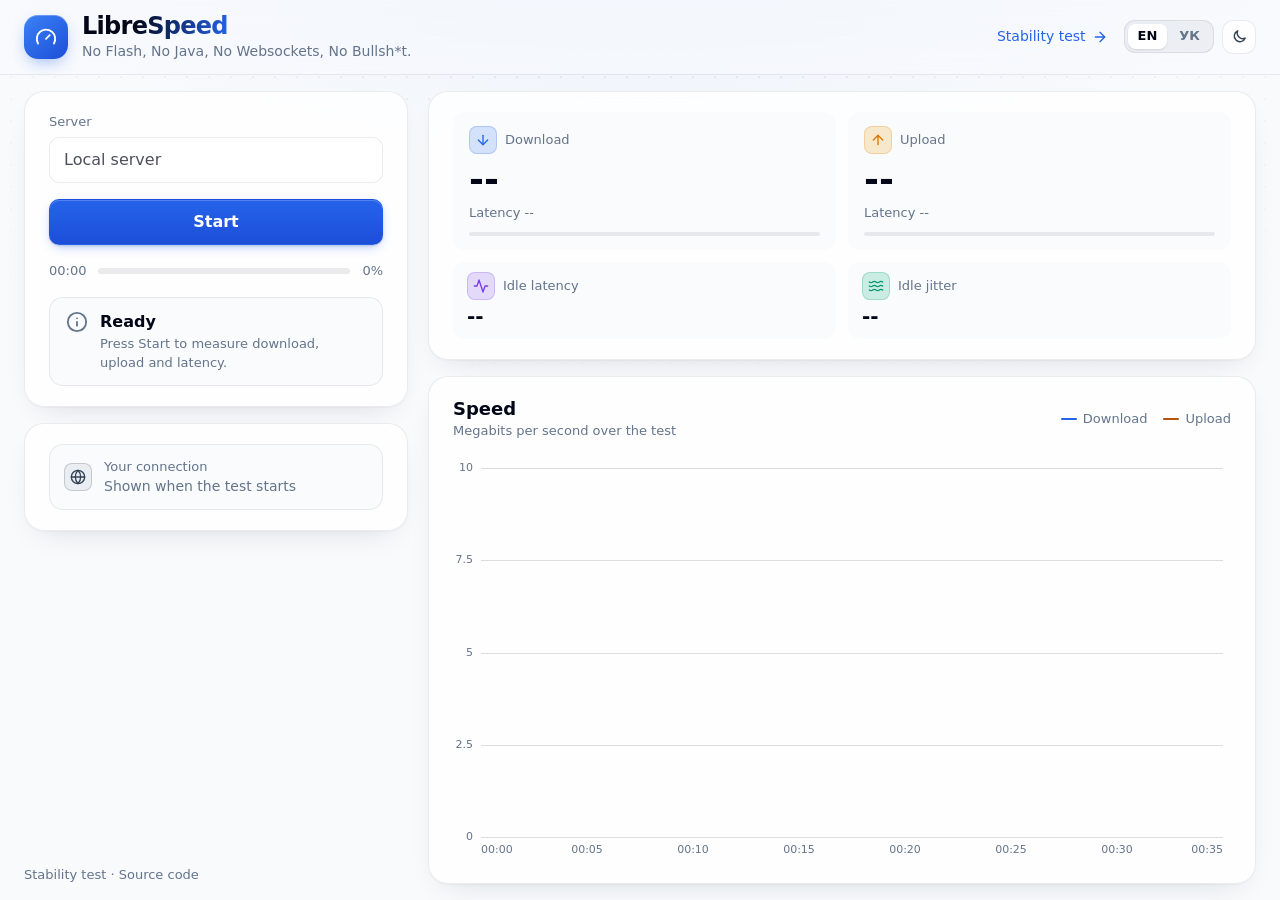
==== commit 51244d5f: "feat(ui): add light and dark themes Share the palettes across Speedtest, Stability, and Statistics. " ====
--- a/web/assets/index.html
+++ b/web/assets/index.html
@@ -7,7 +7,10 @@
       name="description"
       content="Free and Open Source Speedtest. Run it right now in your browser, or self-host on a PHP, Golang, Rust or Node server. License: LGPL."
     />
-    <meta name="theme-color" content="#020617" />
+    <meta name="color-scheme" content="light dark" />
+    <meta name="theme-color" content="#f8fafc" data-theme-color="light" media="(prefers-color-scheme: light)" />
+    <meta name="theme-color" content="#020617" data-theme-color="dark" media="(prefers-color-scheme: dark)" />
+    <script src="javascript/theme.js"></script>
     <link rel="icon" href="images/favicon.svg" />
     <title data-i18n="index.title">LibreSpeed - Free and Open Source Speedtest</title>
     <script type="text/javascript" src="speedtest.js"></script>
@@ -18,49 +21,8 @@
     <script type="text/javascript" src="javascript/i18n.js"></script>
     <script type="text/javascript" src="javascript/version.js" defer></script>
     <script type="text/javascript" src="javascript/index.js"></script>
+    <link rel="stylesheet" href="theme.css" />
     <style>
-      :root {
-        color-scheme: dark;
-        --bg: #020617;
-        --glow: rgba(59, 130, 246, 0.18);
-        --dots: rgba(148, 163, 184, 0.1);
-        /* see-through cards over the glow; menus, tooltips and dialogs stay solid */
-        --surface: rgba(15, 23, 42, 0.6);
-        --solid: #0f172a;
-        --header: rgba(2, 6, 23, 0.65);
-        --raised: rgba(30, 41, 59, 0.4);
-        --raised-hover: rgba(51, 65, 85, 0.5);
-        --inset: rgba(2, 6, 23, 0.6);
-        --border: rgba(148, 163, 184, 0.12);
-        --border-strong: rgba(148, 163, 184, 0.22);
-        --field-border: rgba(148, 163, 184, 0.18);
-        --field-hover: rgba(148, 163, 184, 0.32);
-        --segment: rgba(30, 41, 59, 0.6);
-        --segment-on: #334155;
-        /* thin light line along the top edge of cards and buttons */
-        --highlight: inset 0 1px 0 rgba(255, 255, 255, 0.04);
-        --shadow: 0 12px 40px -16px rgba(0, 0, 0, 0.8);
-        --ring: rgba(96, 165, 250, 0.35);
-        --ease-out: cubic-bezier(0.2, 0.7, 0.2, 1);
-        --text: #cbd5e1;
-        --text-strong: #f8fafc;
-        --text-soft: #cbd5e1;
-        --text-muted: #94a3b8;
-        --accent: #2563eb;
-        --accent-top: #3b82f6;
-        --accent-glow: rgba(59, 130, 246, 0.4);
-        --link: #60a5fa;
-        --link-hover: #93c5fd;
-        --stop: #e11d48;
-        --stop-top: #f43f5e;
-        --stop-glow: rgba(244, 63, 94, 0.4);
-        --ok: #34d399;
-        --warn: #fbbf24;
-        --bad: #fb7185;
-        --download: #3b82f6;
-        --upload: #f59e0b;
-      }
-
       *,
       *::before,
       *::after {
@@ -75,7 +37,7 @@
       }
 
       ::selection {
-        background-color: rgba(96, 165, 250, 0.25);
+        background-color: var(--selection);
       }
 
       /* Inter is used only when it's installed on the visitor's computer */
@@ -198,7 +160,7 @@
         width: 2.75rem;
         height: 2.75rem;
         flex-shrink: 0;
-        background: linear-gradient(140deg, var(--accent-top), #1d4ed8);
+        background: linear-gradient(140deg, var(--accent-top), var(--accent-end));
         border-radius: 0.875rem;
         box-shadow:
           0 6px 16px -4px var(--accent-glow),
@@ -218,7 +180,7 @@
         font-weight: 750;
         letter-spacing: -0.03em;
         line-height: 1.2;
-        background: linear-gradient(100deg, var(--text-strong) 35%, #93c5fd);
+        background: linear-gradient(100deg, var(--text-strong) 35%, var(--title-end));
         -webkit-background-clip: text;
         background-clip: text;
         color: transparent;
@@ -242,57 +204,6 @@
       .nav-link svg {
         width: 1rem;
         height: 1rem;
-      }
-
-      .topbar-actions {
-        display: flex;
-        align-items: center;
-        gap: 1rem;
-      }
-
-      .lang-switch {
-        display: inline-flex;
-        gap: 0.125rem;
-        padding: 0.1875rem;
-        background-color: var(--segment);
-        border: 1px solid var(--border);
-        border-radius: 0.6875rem;
-      }
-
-      .lang-switch button {
-        display: flex;
-        align-items: center;
-        justify-content: center;
-        width: 2.25rem;
-        height: 1.75rem;
-        border: 0;
-        border-radius: 0.5rem;
-        background: none;
-        cursor: pointer;
-        opacity: 0.5;
-        transition:
-          background-color 0.15s ease,
-          opacity 0.15s ease;
-      }
-
-      .lang-switch button:hover {
-        opacity: 0.85;
-      }
-
-      .lang-switch button[aria-pressed="true"] {
-        background-color: var(--segment-on);
-        box-shadow:
-          0 1px 2px rgba(0, 0, 0, 0.3),
-          var(--highlight);
-        opacity: 1;
-        cursor: default;
-      }
-
-      .lang-switch svg {
-        display: block;
-        width: 1.3125rem;
-        height: 0.875rem;
-        border-radius: 2px;
       }
 
       .card {
@@ -351,7 +262,7 @@
         font: inherit;
         color: var(--text-strong);
         background: var(--inset)
-          url("data:image/svg+xml,%3Csvg xmlns='http://www.w3.org/2000/svg' viewBox='0 0 24 24' fill='none' stroke='%2394a3b8' stroke-width='2' stroke-linecap='round' stroke-linejoin='round'%3E%3Cpath d='m6 9 6 6 6-6'/%3E%3C/svg%3E")
+          var(--select-chevron)
           no-repeat right 0.75rem center / 1rem;
         border: 1px solid var(--field-border);
         border-radius: 0.625rem;
@@ -418,7 +329,7 @@
           border: 1px solid var(--border-strong);
           border-radius: 0.75rem;
           box-shadow:
-            0 16px 40px -12px rgba(0, 0, 0, 0.8),
+            var(--menu-shadow),
             var(--highlight);
           color: var(--text);
         }
@@ -500,7 +411,7 @@
 
       .btn-primary {
         flex: 1;
-        background: linear-gradient(180deg, var(--accent-top), var(--accent));
+        background: var(--primary);
         color: #fff;
         box-shadow:
           0 1px 2px rgba(15, 23, 42, 0.15),
@@ -732,22 +643,22 @@
 
       .stat-icon.blue {
         background-color: rgba(59, 130, 246, 0.2);
-        color: #60a5fa;
+        color: var(--link);
       }
 
       .stat-icon.amber {
         background-color: rgba(245, 158, 11, 0.2);
-        color: #fbbf24;
+        color: var(--amber);
       }
 
       .stat-icon.purple {
         background-color: rgba(139, 92, 246, 0.2);
-        color: #a78bfa;
+        color: var(--purple);
       }
 
       .stat-icon.green {
         background-color: rgba(16, 185, 129, 0.2);
-        color: #34d399;
+        color: var(--green);
       }
 
       .stat-icon.slate {
@@ -916,7 +827,7 @@
         border-radius: 1.375rem;
         padding: 1.25rem 1.5rem 1.5rem;
         box-shadow:
-          0 32px 64px -16px #000,
+          var(--dialog-shadow),
           var(--highlight);
       }
 
@@ -932,7 +843,7 @@
       }
 
       dialog::backdrop {
-        background-color: rgba(2, 6, 23, 0.7);
+        background-color: var(--backdrop);
         -webkit-backdrop-filter: blur(4px);
         backdrop-filter: blur(4px);
       }
@@ -1198,28 +1109,25 @@
           </div>
         </div>
         <div class="topbar-actions">
-        <a class="nav-link" href="stability/">
-          <span data-i18n="nav.stability">Stability test</span>
-          <svg xmlns="http://www.w3.org/2000/svg" viewBox="0 0 24 24" fill="none" stroke="currentColor" stroke-width="2" stroke-linecap="round" stroke-linejoin="round" aria-hidden="true">
-            <path d="M5 12h14"></path>
-            <path d="m12 5 7 7-7 7"></path>
-          </svg>
-        </a>
-          <div class="lang-switch" role="group" aria-label="Language" data-i18n-attr="aria-label:lang.label">
-            <button type="button" data-lang="en" lang="en" aria-pressed="true" aria-label="English" title="English">
-              <svg xmlns="http://www.w3.org/2000/svg" viewBox="0 0 60 30" preserveAspectRatio="xMidYMid slice" aria-hidden="true">
-                <clipPath id="flag-gb-clip"><path d="M30,15 h30 v15 z v15 h-30 z h-30 v-15 z v-15 h30 z"></path></clipPath>
-                <path d="M0,0 v30 h60 v-30 z" fill="#012169"></path>
-                <path d="M0,0 L60,30 M60,0 L0,30" stroke="#fff" stroke-width="6"></path>
-                <path d="M0,0 L60,30 M60,0 L0,30" clip-path="url(#flag-gb-clip)" stroke="#C8102E" stroke-width="4"></path>
-                <path d="M30,0 v30 M0,15 h60" stroke="#fff" stroke-width="10"></path>
-                <path d="M30,0 v30 M0,15 h60" stroke="#C8102E" stroke-width="6"></path>
+          <a class="nav-link" href="stability/">
+            <span data-i18n="nav.stability">Stability test</span>
+            <svg xmlns="http://www.w3.org/2000/svg" viewBox="0 0 24 24" fill="none" stroke="currentColor" stroke-width="2" stroke-linecap="round" stroke-linejoin="round" aria-hidden="true">
+              <path d="M5 12h14"></path>
+              <path d="m12 5 7 7-7 7"></path>
+            </svg>
+          </a>
+          <div class="header-preferences">
+            <div class="lang-switch" role="group" aria-label="Language" data-i18n-attr="aria-label:lang.label">
+              <button type="button" data-lang="en" lang="en" aria-pressed="true" aria-label="English" title="English">EN</button>
+              <button type="button" data-lang="uk" lang="uk" aria-pressed="false" aria-label="Українська" title="Українська">УК</button>
+            </div>
+            <button type="button" class="theme-toggle" hidden>
+              <svg class="sun" viewBox="0 0 24 24" aria-hidden="true">
+                <circle cx="12" cy="12" r="4"></circle>
+                <path d="M12 2v2m0 16v2M4.9 4.9l1.4 1.4m11.4 11.4 1.4 1.4M2 12h2m16 0h2M4.9 19.1l1.4-1.4M17.7 6.3l1.4-1.4"></path>
               </svg>
-            </button>
-            <button type="button" data-lang="uk" lang="uk" aria-pressed="false" aria-label="Українська" title="Українська">
-              <svg xmlns="http://www.w3.org/2000/svg" viewBox="0 0 3 2" aria-hidden="true">
-                <rect width="3" height="1" fill="#0057B7"></rect>
-                <rect y="1" width="3" height="1" fill="#FFD700"></rect>
+              <svg class="moon" viewBox="0 0 24 24" aria-hidden="true">
+                <path d="M20 14.5A8 8 0 0 1 9.5 4a8 8 0 1 0 10.5 10.5z"></path>
               </svg>
             </button>
           </div>
--- a/web/assets/theme.css
+++ b/web/assets/theme.css
@@ -0,0 +1,179 @@
+:root {
+  color-scheme: light;
+  /* Set one variable to initial so var() uses its fallback. Leave the other empty. */
+  --light-palette: initial;
+  --dark-palette: ;
+  --bg: var(--light-palette, #f8fafc) var(--dark-palette, #020617);
+  --glow: var(--light-palette, #2563eb1f) var(--dark-palette, rgba(59, 130, 246, 0.18));
+  --dots: var(--light-palette, #0f172a14) var(--dark-palette, rgba(148, 163, 184, 0.1));
+  --surface: var(--light-palette, #ffffffcc) var(--dark-palette, rgba(15, 23, 42, 0.6));
+  --solid: var(--light-palette, #fff) var(--dark-palette, #0f172a);
+  --header: var(--light-palette, #f8fafcb3) var(--dark-palette, rgba(2, 6, 23, 0.65));
+  --raised: var(--light-palette, #f8fafccc) var(--dark-palette, rgba(30, 41, 59, 0.4));
+  --raised-hover: var(--light-palette, #f1f5f9) var(--dark-palette, rgba(51, 65, 85, 0.5));
+  --inset: var(--light-palette, #fff) var(--dark-palette, rgba(2, 6, 23, 0.6));
+  --border: var(--light-palette, #0f172a14) var(--dark-palette, rgba(148, 163, 184, 0.12));
+  --border-strong: var(--light-palette, #0f172a24) var(--dark-palette, rgba(148, 163, 184, 0.22));
+  --field-border: var(--light-palette, #0f172a1f) var(--dark-palette, rgba(148, 163, 184, 0.18));
+  --field-hover: var(--light-palette, #0f172a40) var(--dark-palette, rgba(148, 163, 184, 0.32));
+  --select-chevron:
+    var(--light-palette, url("data:image/svg+xml,%3Csvg xmlns='http://www.w3.org/2000/svg' viewBox='0 0 24 24' fill='none' stroke='%2364748b' stroke-width='2' stroke-linecap='round' stroke-linejoin='round'%3E%3Cpath d='m6 9 6 6 6-6'/%3E%3C/svg%3E"))
+    var(--dark-palette, url("data:image/svg+xml,%3Csvg xmlns='http://www.w3.org/2000/svg' viewBox='0 0 24 24' fill='none' stroke='%2394a3b8' stroke-width='2' stroke-linecap='round' stroke-linejoin='round'%3E%3Cpath d='m6 9 6 6 6-6'/%3E%3C/svg%3E"));
+  --segment: var(--light-palette, #0f172a0d) var(--dark-palette, rgba(30, 41, 59, 0.6));
+  --segment-on: var(--light-palette, #fff) var(--dark-palette, #334155);
+  --highlight:
+    var(--light-palette, inset 0 1px 0 #ffffffe6)
+    var(--dark-palette, inset 0 1px 0 rgba(255, 255, 255, 0.04));
+  --shadow:
+    var(--light-palette, 0 1px 2px #0f172a0a, 0 12px 32px -16px #0f172a29)
+    var(--dark-palette, 0 12px 40px -16px rgba(0, 0, 0, 0.8));
+  --menu-shadow:
+    var(--light-palette, 0 16px 40px -12px #0f172a29)
+    var(--dark-palette, 0 16px 40px -12px rgba(0, 0, 0, 0.8));
+  --dialog-shadow:
+    var(--light-palette, 0 2px 4px #0f172a0a, 0 32px 64px -24px #0f172a40)
+    var(--dark-palette, 0 32px 64px -16px #000);
+  --backdrop: var(--light-palette, #0f172a52) var(--dark-palette, rgba(2, 6, 23, 0.7));
+  --ring: var(--light-palette, #2563eb40) var(--dark-palette, rgba(96, 165, 250, 0.35));
+  --line: var(--light-palette, #0f172a14) var(--dark-palette, rgba(148, 163, 184, 0.1));
+  --text: var(--light-palette, #1e293b) var(--dark-palette, #cbd5e1);
+  --text-strong: var(--light-palette, #020617) var(--dark-palette, #f8fafc);
+  --text-soft: var(--light-palette, #334155) var(--dark-palette, #cbd5e1);
+  --text-muted: var(--light-palette, #64748b) var(--dark-palette, #94a3b8);
+  --text-subtle: #64748b;
+  --accent: #2563eb;
+  --accent-top: #3b82f6;
+  --accent-end: #1d4ed8;
+  --accent-glow: var(--light-palette, #2563eb73) var(--dark-palette, rgba(59, 130, 246, 0.4));
+  --primary:
+    var(--light-palette, linear-gradient(180deg, var(--accent), var(--accent-end)))
+    var(--dark-palette, linear-gradient(180deg, var(--accent-top), var(--accent)));
+  --link: var(--light-palette, #2563eb) var(--dark-palette, #60a5fa);
+  --link-hover: var(--light-palette, #1d4ed8) var(--dark-palette, #93c5fd);
+  --title-end: var(--light-palette, var(--link)) var(--dark-palette, var(--link-hover));
+  --selection: var(--light-palette, #2563eb2e) var(--dark-palette, rgba(96, 165, 250, 0.25));
+  --stop: var(--light-palette, #be123c) var(--dark-palette, #e11d48);
+  --stop-top: var(--light-palette, #e11d48) var(--dark-palette, #f43f5e);
+  --stop-glow: var(--light-palette, #e11d4840) var(--dark-palette, rgba(244, 63, 94, 0.4));
+  --ok: var(--light-palette, #047857) var(--dark-palette, #34d399);
+  --warn: var(--light-palette, #b45309) var(--dark-palette, #fbbf24);
+  --bad: var(--light-palette, #be123c) var(--dark-palette, #fb7185);
+  --green: var(--light-palette, #059669) var(--dark-palette, var(--ok));
+  --amber: var(--light-palette, #d97706) var(--dark-palette, var(--warn));
+  --purple: var(--light-palette, #7c3aed) var(--dark-palette, #a78bfa);
+  --failed: var(--light-palette, #e11d48) var(--dark-palette, #f43f5e);
+  --chart-grid: var(--light-palette, #0f172a24) var(--dark-palette, rgba(148, 163, 184, 0.14));
+  --chart-warmup: var(--light-palette, #0f172a38) var(--dark-palette, rgba(148, 163, 184, 0.22));
+
+  /* The chart lines, fills and legends share the same colors. */
+  --idle-rgb: var(--light-palette, 100 116 139) var(--dark-palette, 203 213 225);
+  --download-rgb: var(--light-palette, 37 99 235) var(--dark-palette, 59 130 246);
+  --upload-rgb: var(--light-palette, 180 83 9) var(--dark-palette, 245 158 11);
+  --idle: rgb(var(--idle-rgb));
+  --download: rgb(var(--download-rgb));
+  --upload: rgb(var(--upload-rgb));
+  --ease-out: cubic-bezier(0.2, 0.7, 0.2, 1);
+}
+
+:root[data-theme="dark"] {
+  color-scheme: dark;
+  --light-palette: ;
+  --dark-palette: initial;
+}
+
+@media (prefers-color-scheme: dark) {
+  :root:not([data-theme]) {
+    color-scheme: dark;
+    --light-palette: ;
+    --dark-palette: initial;
+  }
+}
+
+.topbar-actions,
+.header-preferences {
+  display: flex;
+  align-items: center;
+}
+
+.topbar-actions {
+  gap: 1rem;
+}
+
+.header-preferences {
+  flex: none;
+  gap: 0.5rem;
+}
+
+.lang-switch {
+  display: inline-flex;
+  gap: 0.125rem;
+  padding: 0.1875rem;
+  background-color: var(--segment);
+  border: 1px solid var(--border);
+  border-radius: 0.6875rem;
+  font-size: 0.8125rem;
+  font-weight: 600;
+  line-height: 1.6;
+}
+
+.lang-switch button {
+  padding: 0.125rem 0.625rem;
+  border: 0;
+  border-radius: 0.5rem;
+  background: none;
+  color: var(--text-muted);
+  font: inherit;
+  cursor: pointer;
+}
+
+.lang-switch button:hover {
+  color: var(--text-strong);
+}
+
+.lang-switch button[aria-pressed="true"] {
+  background-color: var(--segment-on);
+  color: var(--text-strong);
+  box-shadow: 0 1px 2px #0f172a1f, var(--highlight);
+  cursor: default;
+}
+
+.theme-toggle:not([hidden]) {
+  display: grid;
+  place-items: center;
+  width: 2.125rem;
+  height: 2.125rem;
+  padding: 0;
+  border: 1px solid var(--border);
+  border-radius: 0.6875rem;
+  background-color: var(--surface);
+  color: var(--text-soft);
+  box-shadow: var(--highlight);
+  cursor: pointer;
+}
+
+.theme-toggle:hover {
+  background-color: var(--raised-hover);
+  color: var(--text-strong);
+}
+
+.theme-toggle svg {
+  width: 1.0625rem;
+  height: 1.0625rem;
+  fill: none;
+  stroke: currentColor;
+  stroke-width: 2;
+  stroke-linecap: round;
+  stroke-linejoin: round;
+}
+
+.theme-toggle[data-next-theme="dark"] .sun,
+.theme-toggle[data-next-theme="light"] .moon {
+  display: none;
+}
+
+@media (max-width: 400px) {
+  .topbar-actions {
+    flex-wrap: wrap;
+    gap: 0.5rem;
+  }
+}
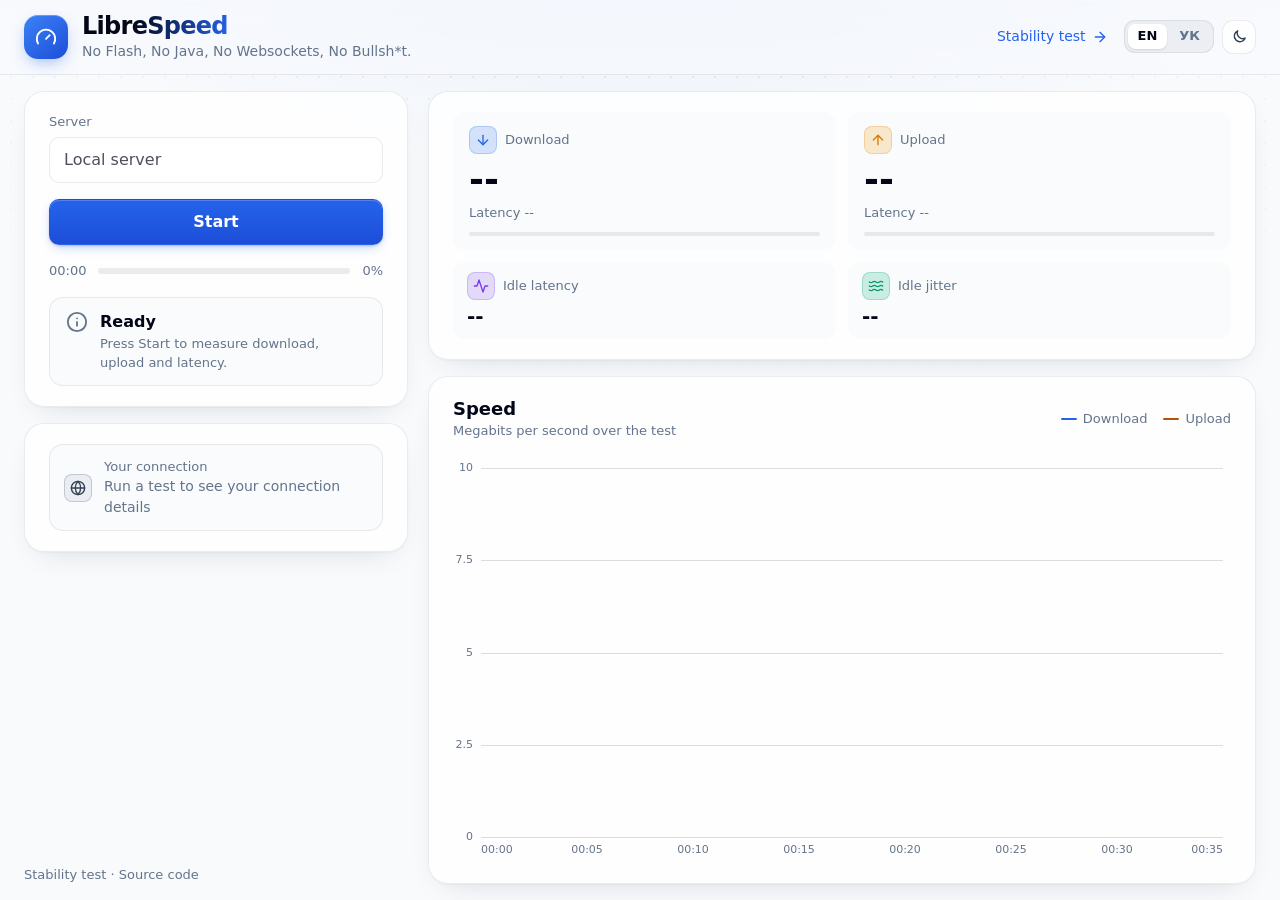
==== commit e5ff9d7f: "docs(ui): simplify English and Ukrainian interface copy Use plainer wording for test instructions, p" ====
--- a/web/assets/index.html
+++ b/web/assets/index.html
@@ -12,7 +12,7 @@
     <meta name="theme-color" content="#020617" data-theme-color="dark" media="(prefers-color-scheme: dark)" />
     <script src="javascript/theme.js"></script>
     <link rel="icon" href="images/favicon.svg" />
-    <title data-i18n="index.title">LibreSpeed - Free and Open Source Speedtest</title>
+    <title data-i18n="index.title">LibreSpeed, a free and open-source speed test</title>
     <script type="text/javascript" src="speedtest.js"></script>
     <script type="text/javascript">
       // Set this to a different URL to load the server list from another location.
@@ -481,9 +481,17 @@
       .progress-bar {
         height: 100%;
         width: 0;
-        background-color: var(--download);
+        background-color: var(--idle);
         border-radius: 9999px;
         transition: width 0.2s linear;
+      }
+
+      .progress-bar[data-phase="download"] {
+        background-color: var(--download);
+      }
+
+      .progress-bar[data-phase="upload"] {
+        background-color: var(--upload);
       }
 
       /* Status */
@@ -1140,7 +1148,7 @@
             <label for="server" data-i18n="field.server">Server</label>
             <select id="server" disabled>
               <button><selectedcontent></selectedcontent></button>
-              <option value="" data-i18n="server.findingBest">Finding the best server…</option>
+              <option value="" data-i18n="server.findingBest">Choosing a server…</option>
             </select>
             <p class="sponsor" id="sponsor" hidden></p>
           </div>
@@ -1184,7 +1192,7 @@
             </svg>
             <div>
               <p class="verdict-title" id="status-title">Loading</p>
-              <p class="verdict-text" id="status-text">Finding the best server…</p>
+              <div class="verdict-text" id="status-text">Choosing a server…</div>
             </div>
           </div>
         </section>
@@ -1200,11 +1208,11 @@
             </div>
             <div>
               <p class="info-label" data-i18n="index.connection">Your connection</p>
-              <p class="info-value empty" id="client-ip">Shown when the test starts</p>
+              <p class="info-value empty" id="client-ip">Run a test to see your connection details</p>
             </div>
           </div>
           <p class="privacy-note" id="privacy-warning" hidden>
-            <span data-i18n="index.privacyNote">Results are recorded when the test finishes. By starting the test you agree to the</span>
+            <span data-i18n="index.privacyNote">We record your results when the test ends. By starting a test, you agree to the</span>
             <button type="button" class="btn-link" id="choose-privacy" data-i18n="index.privacyLink">privacy policy</button>.
           </p>
         </section>
@@ -1303,7 +1311,7 @@
           </svg>
         </button>
       </div>
-      <img id="results" src="" alt="Test results in graphical form" data-i18n-attr="alt:index.share.alt" />
+      <img id="results" src="" alt="Image of your test results" data-i18n-attr="alt:index.share.alt" />
       <div class="share-row">
         <input type="text" id="share-url" readonly aria-label="Link to the results image" data-i18n-attr="aria-label:index.share.url" />
         <button type="button" class="btn btn-primary" id="copy-link" data-i18n="index.share.copy">Copy link</button>
@@ -1312,7 +1320,7 @@
 
     <dialog id="privacy" aria-labelledby="privacy-title">
       <div class="dialog-head">
-        <h2 class="card-title" id="privacy-title" data-i18n="privacy.title">Privacy Policy</h2>
+        <h2 class="card-title" id="privacy-title" data-i18n="privacy.title">Privacy policy</h2>
         <button type="button" class="icon-btn close-dialog" aria-label="Close" data-i18n-attr="aria-label:btn.close;title:btn.close">
           <svg xmlns="http://www.w3.org/2000/svg" viewBox="0 0 24 24" fill="none" stroke="currentColor" stroke-width="2" stroke-linecap="round" stroke-linejoin="round" aria-hidden="true">
             <path d="M18 6 6 18"></path>
@@ -1321,39 +1329,36 @@
         </button>
       </div>
       <section class="policy">
-        <p data-i18n="privacy.intro">This HTML5 speed test server is configured with telemetry enabled.</p>
-
-        <h3 data-i18n="privacy.collect">What data we collect</h3>
-        <p data-i18n="privacy.collectIntro">At the end of the test, the following data is collected and stored:</p>
+        <p data-i18n="privacy.intro">This speed test records results.</p>
+
+        <h3 data-i18n="privacy.collect">What we collect</h3>
+        <p data-i18n="privacy.collectIntro">We collect and store these details when the test ends:</p>
         <ul>
           <li data-i18n="privacy.item.id">Test ID</li>
-          <li data-i18n="privacy.item.time">Time of testing</li>
+          <li data-i18n="privacy.item.time">Time of the test</li>
           <li data-i18n="privacy.item.results">Test results (download and upload speed, ping and jitter)</li>
           <li data-i18n="privacy.item.ip">IP address</li>
           <li data-i18n="privacy.item.isp">ISP information</li>
-          <li data-i18n="privacy.item.location">Approximate location (inferred from IP address, not GPS)</li>
+          <li data-i18n="privacy.item.location">Approximate location based on your IP address</li>
           <li data-i18n="privacy.item.agent">User agent and browser locale</li>
-          <li data-i18n="privacy.item.log">Test log (contains no personal information)</li>
+          <li data-i18n="privacy.item.log">Test log, which contains no personal information</li>
         </ul>
 
         <h3 data-i18n="privacy.use">How we use the data</h3>
-        <p data-i18n="privacy.useIntro">Data collected through this service is used to:</p>
+        <p data-i18n="privacy.useIntro">We use the data to:</p>
         <ul>
-          <li data-i18n="privacy.use.share">Allow sharing of test results (sharable image for forums, etc.)</li>
-          <li data-i18n="privacy.use.improve">To improve the service offered to you (for instance, to detect problems on our side)</li>
+          <li data-i18n="privacy.use.share">Let you share your test results as an image</li>
+          <li data-i18n="privacy.use.improve">Improve the speed test, for example by finding problems on our server</li>
         </ul>
-        <p data-i18n="privacy.thirdParties">No personal information is disclosed to third parties.</p>
+        <p data-i18n="privacy.thirdParties">We do not share personal information with third parties.</p>
 
         <h3 data-i18n="privacy.consent">Your consent</h3>
-        <p data-i18n="privacy.consentText">By starting the test, you consent to the terms of this privacy policy.</p>
+        <p data-i18n="privacy.consentText">By starting a test, you agree to this privacy policy.</p>
 
         <h3 data-i18n="privacy.removal">Data removal</h3>
-        <p data-i18n="privacy.removalText">
-          If you want to have your information deleted, you need to provide either the ID of the test or your IP address.
-          This is the only way to identify your data, without this information we won't be able to comply with your request.
-        </p>
+        <p data-i18n="privacy.removalText">To delete your data, send us your test ID or IP address so we can find it.</p>
         <p>
-          <span data-i18n="privacy.contact">Contact this email address for all deletion requests:</span>
+          <span data-i18n="privacy.contact">Send deletion requests to</span>
           <a href="mailto:krlsv@pm.me">krlsv@pm.me</a>.
         </p>
       </section>
